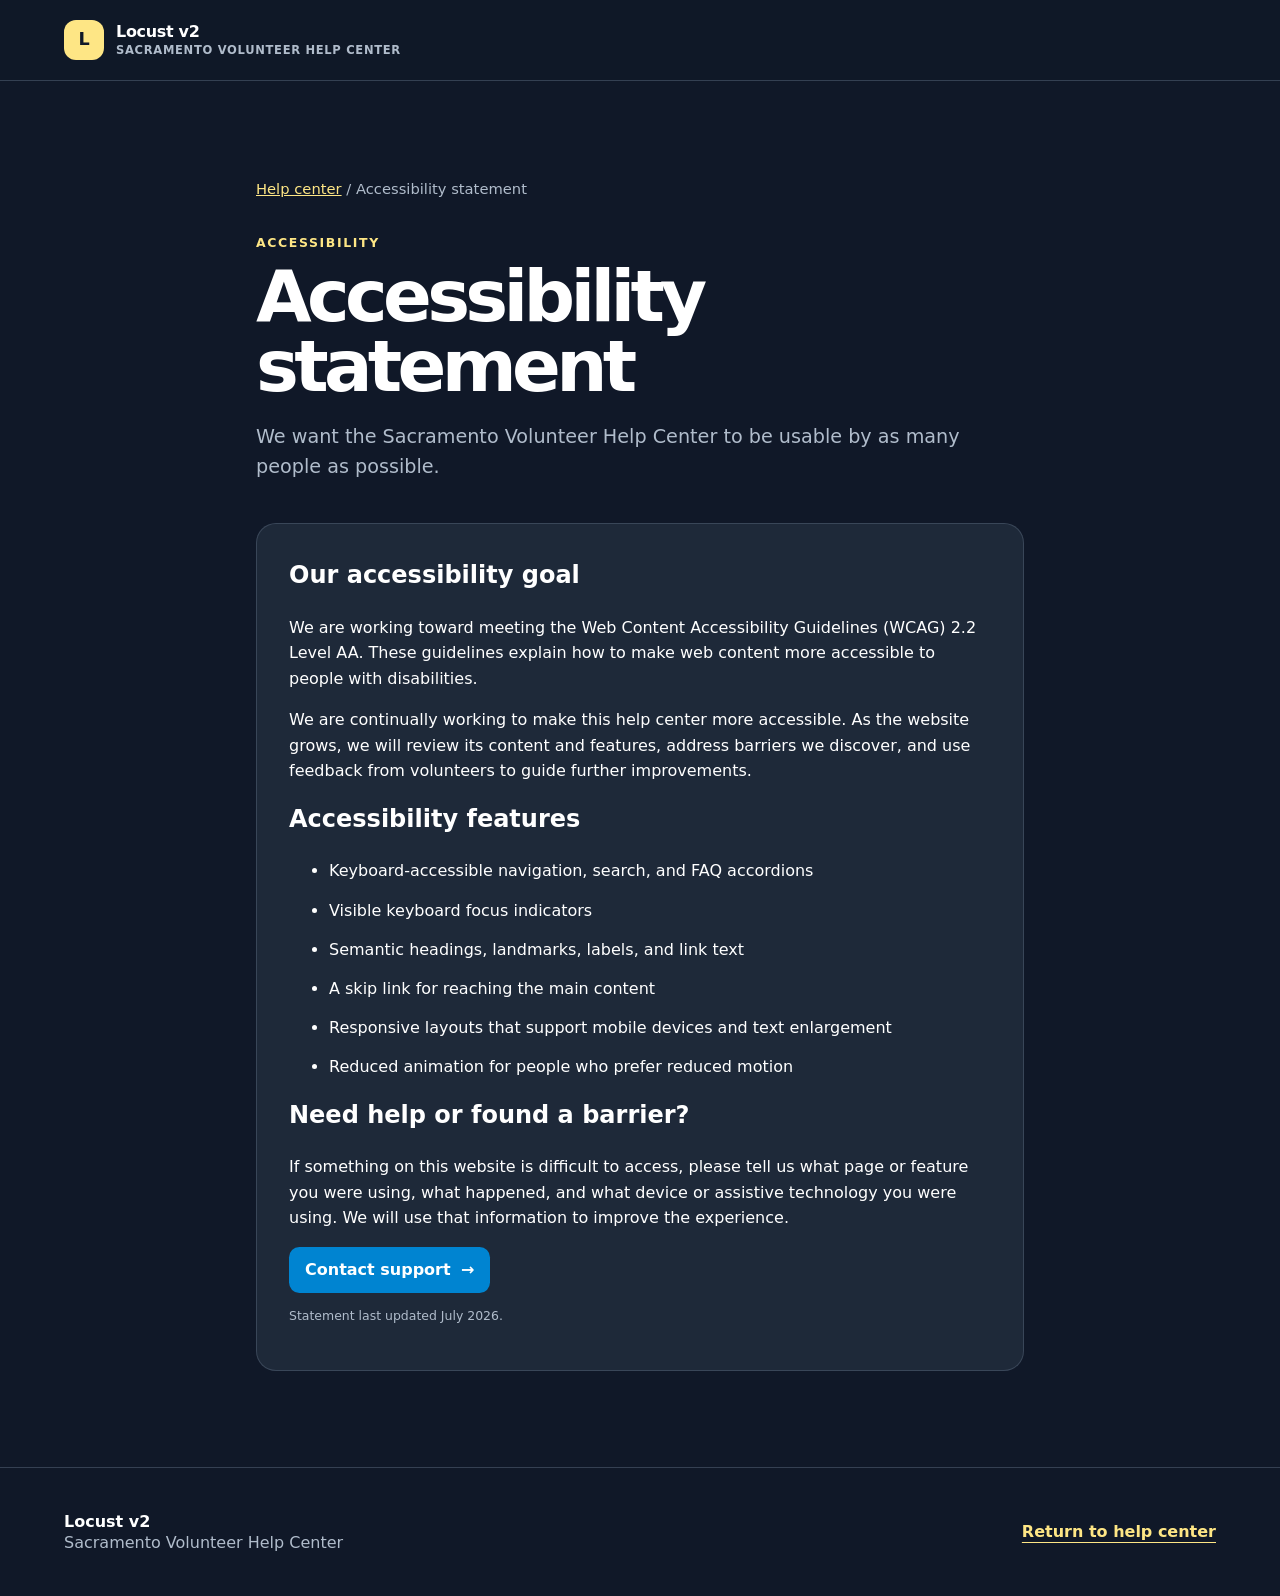
==== accessibility.html @ 6ff49f43 "Added search capabilities for user searches in FAQ, added accessibility statement for a11y complianc" ====
<!doctype html>
<html lang="en">
<head>
  <meta charset="utf-8">
  <meta name="viewport" content="width=device-width, initial-scale=1">
  <meta name="description" content="Accessibility statement for the Sacramento Volunteer Help Center.">
  <meta name="robots" content="noindex, nofollow, noarchive, nosnippet">
  <meta name="theme-color" content="#202534">
  <title>Accessibility Statement | Sacramento Volunteer Help Center</title>
  <link rel="stylesheet" href="css/styles.css">
</head>
<body class="article-page">
  <a class="skip-link" href="#main-content">Skip to main content</a>

  <header class="site-header">
    <div class="shell header-inner">
      <a class="brand" href="index.html" aria-label="Sacramento Volunteer Help Center home">
        <span class="brand-mark" aria-hidden="true">L</span>
        <span>Locust v2 <small>Sacramento Volunteer Help Center</small></span>
      </a>
    </div>
  </header>

  <main id="main-content">
    <article class="shell article">
      <nav class="breadcrumbs" aria-label="Breadcrumb">
        <a href="index.html">Help center</a> / Accessibility statement
      </nav>

      <p class="eyebrow">Accessibility</p>
      <h1>Accessibility statement</h1>
      <p class="lede">We want the Sacramento Volunteer Help Center to be usable by as many people as possible.</p>

      <section class="instruction-card">
        <h2>Our accessibility goal</h2>
        <p>We are working toward meeting the Web Content Accessibility Guidelines (WCAG) 2.2 Level AA. These guidelines explain how to make web content more accessible to people with disabilities.</p>
        <p>We are continually working to make this help center more accessible. As the website grows, we will review its content and features, address barriers we discover, and use feedback from volunteers to guide further improvements.</p>

        <h2>Accessibility features</h2>
        <ul>
          <li>Keyboard-accessible navigation, search, and FAQ accordions</li>
          <li>Visible keyboard focus indicators</li>
          <li>Semantic headings, landmarks, labels, and link text</li>
          <li>A skip link for reaching the main content</li>
          <li>Responsive layouts that support mobile devices and text enlargement</li>
          <li>Reduced animation for people who prefer reduced motion</li>
        </ul>

        <h2>Need help or found a barrier?</h2>
        <p>If something on this website is difficult to access, please tell us what page or feature you were using, what happened, and what device or assistive technology you were using. We will use that information to improve the experience.</p>
        <a class="button" href="faq/contact-support.html">Contact support <span aria-hidden="true">→</span></a>

        <p class="legal-copy">Statement last updated July 2026.</p>
      </section>
    </article>
  </main>

  <footer class="site-footer">
    <div class="shell footer-inner">
      <p><strong>Locust v2</strong><br><span>Sacramento Volunteer Help Center</span></p>
      <a href="index.html">Return to help center</a>
    </div>
  </footer>
</body>
</html>
---- css/styles.css ----
:root {
  color-scheme: dark;
  --background: oklch(21% .034 264.665);
  --surface: oklch(27.8% .033 256.848);
  --surface-active: oklch(37.3% .034 259.733);
  --text: #fff;
  --muted: oklch(79% .025 255);
  --button: oklch(58.8% .158 241.966);
  --button-hover: oklch(67% .15 241.966);
  --icon: oklch(92.4% .12 95.746);
  --border: oklch(45% .035 258 / .65);
  --focus: oklch(85% .15 95.746);
  --shadow: 0 24px 60px oklch(10% .03 260 / .28);
  --radius: 1.25rem;
  --shell: 72rem;
}

* { box-sizing: border-box; }
html { scroll-behavior: smooth; }
body {
  margin: 0;
  background: var(--background);
  color: var(--text);
  font-family: Inter, ui-sans-serif, system-ui, -apple-system, BlinkMacSystemFont, "Segoe UI", sans-serif;
  font-size: 1rem;
  line-height: 1.6;
}
a { color: inherit; }
button, a { -webkit-tap-highlight-color: transparent; }
:focus-visible { outline: 3px solid var(--focus); outline-offset: 4px; }
.visually-hidden { position: absolute; width: 1px; height: 1px; padding: 0; margin: -1px; overflow: hidden; clip: rect(0, 0, 0, 0); white-space: nowrap; border: 0; }
.shell { width: min(calc(100% - 2rem), var(--shell)); margin-inline: auto; }
.narrow { max-width: 52rem; }
.skip-link { position: fixed; top: .75rem; left: .75rem; z-index: 20; padding: .7rem 1rem; background: var(--icon); color: var(--background); font-weight: 800; border-radius: .5rem; transform: translateY(-160%); }
.skip-link:focus { transform: translateY(0); }

.site-header { border-bottom: 1px solid var(--border); background: oklch(21% .034 264.665 / .92); }
.header-inner, .footer-inner { min-height: 5rem; display: flex; align-items: center; justify-content: space-between; gap: 1rem; }
.brand { display: inline-flex; align-items: center; gap: .75rem; text-decoration: none; font-weight: 800; letter-spacing: -.02em; line-height: 1.1; }
.brand small { display: block; color: var(--muted); margin-top: .25rem; font-size: .72rem; font-weight: 600; letter-spacing: .06em; text-transform: uppercase; }
.brand-mark { display: grid; place-items: center; width: 2.5rem; aspect-ratio: 1; border-radius: .75rem; color: var(--background); background: var(--icon); font-size: 1.1rem; }
.header-search { width: min(28rem, 48%); }
.header-search .search-control input { min-height: 2.9rem; padding-top: .5rem; padding-bottom: .5rem; background: var(--surface); }

.hero { padding: clamp(3.5rem, 8vw, 7rem) 0; overflow: hidden; background: radial-gradient(circle at 82% 12%, oklch(58.8% .158 241.966 / .18), transparent 34%); }
.hero-grid { display: grid; grid-template-columns: minmax(0, 1.3fr) minmax(17rem, .7fr); gap: clamp(2rem, 6vw, 6rem); align-items: end; }
.eyebrow { margin: 0 0 .6rem; color: var(--icon); text-transform: uppercase; letter-spacing: .13em; font-size: .78rem; font-weight: 850; }
h1, h2, h3, p { overflow-wrap: break-word; }
h1 { max-width: 12ch; margin: 0; font-size: clamp(2.8rem, 8vw, 5.75rem); line-height: .97; letter-spacing: -.065em; }
.hero-copy { max-width: 43rem; margin: 1.5rem 0 0; color: var(--muted); font-size: clamp(1.05rem, 2vw, 1.25rem); }
.quick-nav { padding: 1rem 1.25rem; border: 1px solid var(--border); border-radius: var(--radius); background: var(--surface); box-shadow: var(--shadow); }
.quick-nav p { margin: 0 0 .4rem; color: var(--muted); font-size: .78rem; font-weight: 800; text-transform: uppercase; letter-spacing: .1em; }
.quick-nav a { display: flex; gap: .9rem; padding: .8rem 0; color: var(--icon); text-decoration: none; font-variant-numeric: tabular-nums; font-weight: 800; border-top: 1px solid var(--border); }
.quick-nav a span { color: var(--text); font-weight: 650; }
.quick-nav a:hover span { text-decoration: underline; text-underline-offset: .3em; }

.video-section { padding: clamp(4rem, 8vw, 7.5rem) 0; }
.section-heading { margin-bottom: 2rem; }
.section-heading h2 { margin: 0; font-size: clamp(2rem, 5vw, 3.25rem); line-height: 1.05; letter-spacing: -.045em; }
.section-heading > p:last-child { max-width: 42rem; margin: 1rem 0 0; color: var(--muted); }
.guide { display: grid; grid-template-columns: minmax(15rem, .72fr) minmax(18rem, 1.28fr); gap: clamp(1.5rem, 5vw, 5rem); align-items: center; padding: clamp(2rem, 6vw, 4.5rem) 0; border-top: 1px solid var(--border); scroll-margin-top: 1rem; }
.guide:last-child { border-bottom: 1px solid var(--border); }
.step-number { display: block; margin-bottom: 1.25rem; color: var(--icon); font-size: .82rem; font-weight: 850; letter-spacing: .12em; }
.guide h2 { margin: 0; font-size: clamp(1.6rem, 4vw, 2.45rem); line-height: 1.12; letter-spacing: -.035em; }
.guide-copy p { margin: 1rem 0 0; color: var(--muted); }
.video-frame { justify-self: center; width: min(100%, 22rem); padding: .55rem; border-radius: 1.6rem; background: var(--surface-active); box-shadow: var(--shadow); }
video { display: block; width: 100%; aspect-ratio: 9 / 16; object-fit: cover; border-radius: 1.15rem; background: #0c0f17; }

.more-help { padding: clamp(4rem, 8vw, 7.5rem) 0; background: var(--surface); }
.section-search { margin-bottom: 1.5rem; padding: 1.25rem; border: 1px solid var(--border); border-radius: var(--radius); background: var(--background); }
.section-search label { display: block; margin-bottom: .65rem; font-size: 1.05rem; font-weight: 800; }
.section-search .search-control input { background: var(--surface); }
.search-control { position: relative; }
.search-control svg { position: absolute; top: 50%; left: 1rem; translate: 0 -50%; fill: none; stroke: var(--muted); stroke-width: 2; stroke-linecap: round; pointer-events: none; }
.search-control input { width: 100%; min-height: 4rem; padding: .8rem 5rem .8rem 3.25rem; border: 2px solid var(--border); border-radius: .85rem; color: var(--text); background: var(--background); font: inherit; font-size: 1.05rem; }
.search-control input::placeholder { color: var(--muted); opacity: .8; }
.search-control input:focus { border-color: var(--focus); outline: 3px solid oklch(85% .15 95.746 / .25); }
.search-clear { position: absolute; top: 50%; right: .7rem; translate: 0 -50%; padding: .5rem; border: 0; color: var(--icon); background: transparent; font: inherit; font-weight: 800; cursor: pointer; }
.search-clear:hover { text-decoration: underline; text-underline-offset: .25em; }
.search-status { margin: 1.25rem 0 .6rem; color: var(--muted); font-size: .9rem; font-weight: 700; }
.search-results { display: grid; gap: .8rem; }
.search-result, .search-empty { padding: 1.25rem; border: 1px solid var(--border); border-radius: .9rem; background: var(--background); }
.search-result h3, .search-empty h3 { margin: 0; font-size: 1.12rem; line-height: 1.35; }
.search-result p, .search-empty p { margin: .65rem 0 1rem; color: var(--muted); }
.search-result .answer-pending { color: var(--icon); }
.search-result .button, .search-empty .button { min-height: 2.5rem; padding: .5rem .85rem; font-size: .9rem; }
.text-link { color: var(--icon); font-weight: 800; text-underline-offset: .25em; }
.search-error { color: var(--icon); }
.faq-accordion { border-top: 1px solid var(--border); }
.faq-accordion-item { border-bottom: 1px solid var(--border); }
.faq-accordion-item summary { min-height: 4.75rem; display: flex; align-items: center; justify-content: space-between; gap: 1.5rem; padding: 1rem 0; color: var(--text); font-size: 1.05rem; font-weight: 750; cursor: pointer; list-style: none; }
.faq-accordion-item summary::-webkit-details-marker { display: none; }
.faq-accordion-item summary:hover { color: var(--icon); }
.faq-accordion-item .accordion-icon { position: relative; flex: 0 0 1.25rem; width: 1.25rem; height: 1.25rem; }
.faq-accordion-item .accordion-icon::before,
.faq-accordion-item .accordion-icon::after { content: ""; position: absolute; inset: 50% 0 auto; height: 2px; background: var(--icon); transition: transform .2s ease; }
.faq-accordion-item .accordion-icon::after { transform: rotate(90deg); }
.faq-accordion-item[open] .accordion-icon::after { transform: rotate(0deg); }
.faq-accordion-panel { padding: 0 3rem 1.75rem 0; }
.faq-accordion-panel p { max-width: 40rem; margin: 0 0 1rem; color: var(--muted); }
.faq-accordion-panel .answer-pending { color: var(--icon); }
.search-mode .hero,
.search-mode .video-section { display: none; }
.search-mode .more-help { min-height: calc(100vh - 5rem); padding-top: clamp(2.25rem, 5vw, 4rem); }
.search-mode .more-help .section-heading .eyebrow { display: none; }
.search-mode .more-help .section-heading h2 { font-size: clamp(1.75rem, 4vw, 2.6rem); }
.search-source-header .section-search { display: none; }
.button { display: inline-flex; align-items: center; gap: .65rem; min-height: 2.75rem; padding: .65rem 1rem; border-radius: .65rem; color: #fff; background: var(--button); text-decoration: none; font-weight: 800; }
.button:hover { background: var(--button-hover); }

.site-footer { border-top: 1px solid var(--border); }
.footer-inner { min-height: 8rem; }
.footer-inner p { margin: 0; line-height: 1.35; }
.footer-inner span { color: var(--muted); }
.footer-inner a { color: var(--icon); font-weight: 750; text-underline-offset: .3em; }
.footer-links { display: flex; flex-wrap: wrap; justify-content: flex-end; gap: .75rem 1.5rem; }

.article-page main { padding: clamp(3rem, 8vw, 6rem) 0; }
.breadcrumbs { margin-bottom: 2rem; color: var(--muted); font-size: .92rem; }
.breadcrumbs a { color: var(--icon); }
.article { max-width: 48rem; }
.article h1 { max-width: 15ch; font-size: clamp(2.4rem, 7vw, 4.5rem); }
.article .lede { margin: 1.25rem 0 2.5rem; color: var(--muted); font-size: 1.2rem; }
.instruction-card { margin-top: 2rem; padding: clamp(1.25rem, 4vw, 2rem); border: 1px solid var(--border); border-radius: var(--radius); background: var(--surface); }
.instruction-card h2 { margin-top: 0; }
.instruction-card li + li { margin-top: .85rem; }
.note { padding: 1rem 1.2rem; border-left: 4px solid var(--icon); background: oklch(92.4% .12 95.746 / .08); }
.store-badges { display: flex; flex-wrap: wrap; align-items: center; gap: 1rem; margin: 1.75rem 0; }
.store-badge { display: inline-flex; border-radius: .55rem; }
.store-badge img { display: block; width: auto; height: 3.25rem; object-fit: contain; }
.store-badge-google img { height: 4.1rem; margin: -.425rem; }
.legal-copy { color: var(--muted); font-size: .78rem; }
.help-video-section { margin-top: 2.5rem; }
.help-video-section > h2 { margin-bottom: .5rem; }
.help-video-section > p { color: var(--muted); }
.help-video-section .video-frame { margin: 1.5rem 0 0; }
.placeholder-copy { color: var(--muted); font-size: .9rem; }

@media (max-width: 47.99rem) {
  .shell { width: min(calc(100% - 1.25rem), var(--shell)); }
  .header-inner { min-height: auto; padding-block: .75rem; align-items: stretch; flex-direction: column; }
  .header-search { width: 100%; }
  .header-search .search-control input { min-height: 3rem; }
  .hero-grid, .guide { grid-template-columns: 1fr; }
  .hero-grid { align-items: stretch; }
  .guide { gap: 1.5rem; }
  .video-frame { width: min(100%, 20rem); }
  .footer-inner { align-items: flex-start; flex-direction: column; justify-content: center; }
  .footer-links { justify-content: flex-start; }
}

@media (prefers-reduced-motion: reduce) {
  html { scroll-behavior: auto; }
  *, *::before, *::after { transition-duration: .01ms !important; animation-duration: .01ms !important; animation-iteration-count: 1 !important; }
}
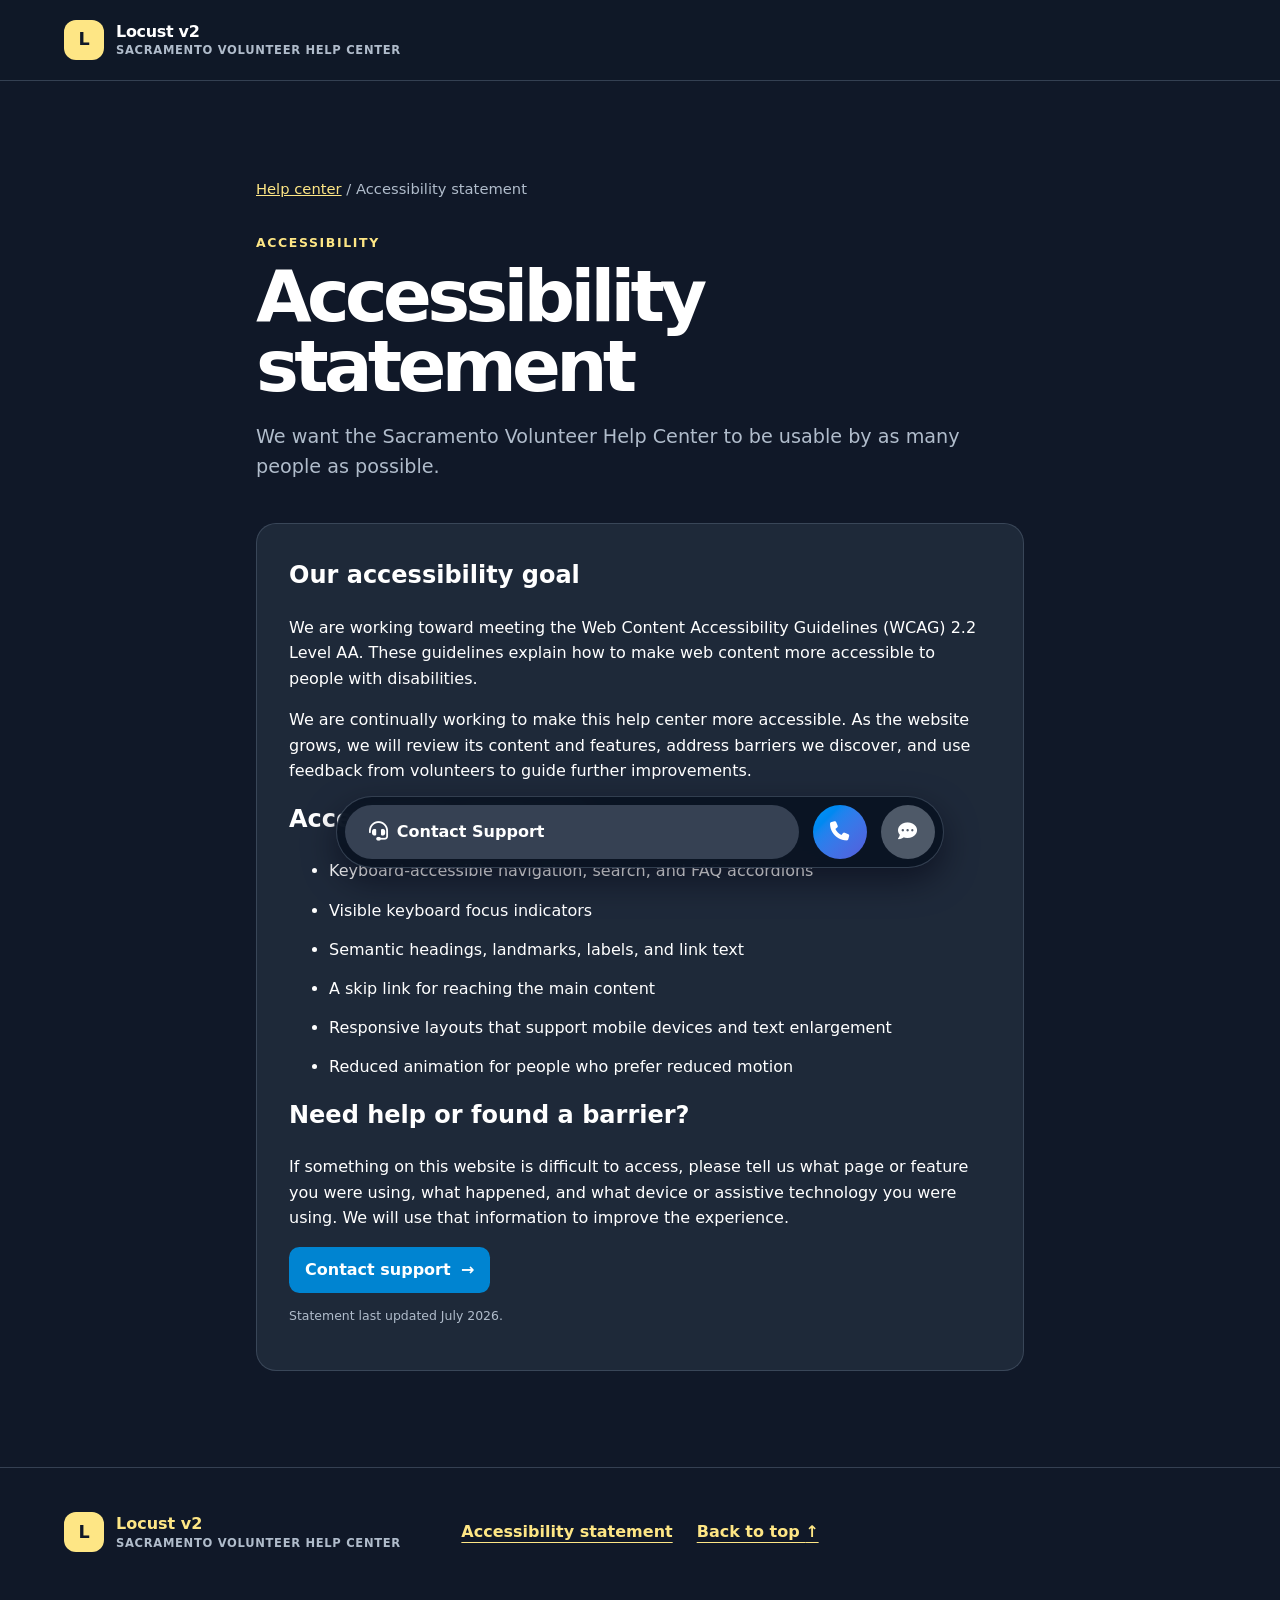
==== commit 02b44112: "Build searchable volunteer help center" ====
--- a/accessibility.html
+++ b/accessibility.html
@@ -7,7 +7,10 @@
   <meta name="robots" content="noindex, nofollow, noarchive, nosnippet">
   <meta name="theme-color" content="#202534">
   <title>Accessibility Statement | Sacramento Volunteer Help Center</title>
+  <link rel="stylesheet" href="https://cdnjs.cloudflare.com/ajax/libs/font-awesome/6.7.2/css/all.min.css">
   <link rel="stylesheet" href="css/styles.css">
+  <script src="data/contact-persons-fallback.js" defer></script>
+  <script src="js/support-dock.js" defer></script>
 </head>
 <body class="article-page">
   <a class="skip-link" href="#main-content">Skip to main content</a>
@@ -57,8 +60,11 @@
 
   <footer class="site-footer">
     <div class="shell footer-inner">
-      <p><strong>Locust v2</strong><br><span>Sacramento Volunteer Help Center</span></p>
-      <a href="index.html">Return to help center</a>
+      <a class="footer-brand" href="index.html" aria-label="Sacramento Volunteer Help Center home"><span class="brand-mark" aria-hidden="true">L</span><span><strong>Locust v2</strong><small>Sacramento Volunteer Help Center</small></span></a>
+      <nav class="footer-links" aria-label="Footer">
+        <a href="accessibility.html">Accessibility statement</a>
+        <a href="#main-content">Back to top <span aria-hidden="true">↑</span></a>
+      </nav>
     </div>
   </footer>
 </body>
--- a/css/styles.css
+++ b/css/styles.css
@@ -63,8 +63,28 @@
 .step-number { display: block; margin-bottom: 1.25rem; color: var(--icon); font-size: .82rem; font-weight: 850; letter-spacing: .12em; }
 .guide h2 { margin: 0; font-size: clamp(1.6rem, 4vw, 2.45rem); line-height: 1.12; letter-spacing: -.035em; }
 .guide-copy p { margin: 1rem 0 0; color: var(--muted); }
-.video-frame { justify-self: center; width: min(100%, 22rem); padding: .55rem; border-radius: 1.6rem; background: var(--surface-active); box-shadow: var(--shadow); }
-video { display: block; width: 100%; aspect-ratio: 9 / 16; object-fit: cover; border-radius: 1.15rem; background: #0c0f17; }
+.video-frame { justify-self: center; width: min(100%, 19rem, calc((100svh - 3.1rem) * .4375)); padding: .55rem; border-radius: 1.6rem; background: var(--surface-active); box-shadow: var(--shadow); overflow: hidden; }
+video { display: block; width: 100%; aspect-ratio: 7 / 16; object-fit: cover; object-position: center bottom; border-radius: 1.15rem; background: #0c0f17; }
+video::-webkit-media-controls-panel { min-height: 4rem; }
+video::-webkit-media-controls-play-button,
+video::-webkit-media-controls-mute-button,
+video::-webkit-media-controls-fullscreen-button { transform: scale(1.38); transform-origin: center; }
+
+.support-cta-section { padding: 0 0 clamp(4rem, 8vw, 7.5rem); }
+.support-cta-card { display: flex; align-items: center; justify-content: space-between; gap: 2rem; padding: clamp(1.5rem, 4vw, 2.5rem); border: 1px solid var(--border); border-radius: var(--radius); background: linear-gradient(135deg, var(--surface), oklch(31% .055 250)); box-shadow: var(--shadow); }
+.support-cta-card h2 { margin: 0; font-size: clamp(1.8rem, 4vw, 2.7rem); line-height: 1.05; }
+.support-cta-card p:last-child { margin: .65rem 0 0; color: var(--muted); }
+.button-gradient { flex: 0 0 auto; background: linear-gradient(135deg, oklch(65% .19 244), oklch(54% .19 275)); box-shadow: 0 .6rem 1.5rem oklch(12% .08 260 / .3); }
+.button-gradient:hover { background: linear-gradient(135deg, oklch(72% .18 244), oklch(62% .18 275)); }
+.support-dock { position: fixed; left: 50%; bottom: clamp(1rem, 3vw, 2rem); z-index: 15; display: flex; align-items: center; gap: .85rem; width: min(calc(100% - 2rem), 38rem); padding: .5rem; border: 1px solid var(--border); border-radius: 999px; background: oklch(19% .035 260 / .94); box-shadow: 0 .8rem 2rem oklch(8% .05 260 / .48); backdrop-filter: blur(12px); transform: translateX(-50%); }
+.support-dock a { display: grid; place-items: center; min-width: 3.4rem; height: 3.4rem; border-radius: 50%; color: #fff; text-decoration: none; transition: transform .2s ease, background .2s ease; }
+.support-dock a:hover { filter: brightness(1.08); }
+.support-dock-contact { display: inline-flex !important; flex: 1 1 auto; grid-auto-flow: column; gap: .55rem; width: auto; padding: 0 1.5rem; border-radius: 999px !important; background: var(--surface-active); font-weight: 800; }
+.support-dock-call { background: linear-gradient(135deg, oklch(65% .19 244), oklch(54% .19 275)); }
+.support-dock-call, .support-dock-text { flex: 0 0 3.4rem; }
+.support-dock-text { background: oklch(46% .028 258); }
+.support-dock i { font-size: 1.2rem; }
+.support-dock [hidden] { display: none; }
 
 .more-help { padding: clamp(4rem, 8vw, 7.5rem) 0; background: var(--surface); }
 .section-search { margin-bottom: 1.5rem; padding: 1.25rem; border: 1px solid var(--border); border-radius: var(--radius); background: var(--background); }
@@ -109,11 +129,14 @@
 .button:hover { background: var(--button-hover); }
 
 .site-footer { border-top: 1px solid var(--border); }
-.footer-inner { min-height: 8rem; }
-.footer-inner p { margin: 0; line-height: 1.35; }
-.footer-inner span { color: var(--muted); }
+.has-support-dock .site-footer { padding-bottom: 6.75rem; }
+.site-footer .footer-inner { position: relative; min-height: 8rem; }
+.footer-brand { display: inline-flex; align-items: center; gap: .75rem; color: var(--text); text-align: left; text-decoration: none; line-height: 1.2; }
+.footer-brand strong, .footer-brand small { display: block; }
+.footer-brand small { margin-top: .25rem; color: var(--muted); font-size: .72rem; font-weight: 600; letter-spacing: .06em; text-transform: uppercase; }
+.footer-brand .brand-mark { color: var(--background); }
 .footer-inner a { color: var(--icon); font-weight: 750; text-underline-offset: .3em; }
-.footer-links { display: flex; flex-wrap: wrap; justify-content: flex-end; gap: .75rem 1.5rem; }
+.footer-links { position: absolute; left: 50%; display: flex; flex-wrap: wrap; justify-content: center; gap: .75rem 1.5rem; text-align: center; transform: translateX(-50%); }
 
 .article-page main { padding: clamp(3rem, 8vw, 6rem) 0; }
 .breadcrumbs { margin-bottom: 2rem; color: var(--muted); font-size: .92rem; }
@@ -125,7 +148,7 @@
 .instruction-card h2 { margin-top: 0; }
 .instruction-card li + li { margin-top: .85rem; }
 .note { padding: 1rem 1.2rem; border-left: 4px solid var(--icon); background: oklch(92.4% .12 95.746 / .08); }
-.store-badges { display: flex; flex-wrap: wrap; align-items: center; gap: 1rem; margin: 1.75rem 0; }
+.store-badges { display: flex; flex-wrap: wrap; align-items: center; justify-content: center; gap: 1rem; margin: 1.75rem 0; }
 .store-badge { display: inline-flex; border-radius: .55rem; }
 .store-badge img { display: block; width: auto; height: 3.25rem; object-fit: contain; }
 .store-badge-google img { height: 4.1rem; margin: -.425rem; }
@@ -135,6 +158,45 @@
 .help-video-section > p { color: var(--muted); }
 .help-video-section .video-frame { margin: 1.5rem 0 0; }
 .placeholder-copy { color: var(--muted); font-size: .9rem; }
+.contact-page { max-width: 58rem; }
+.contact-page .lede { max-width: 46rem; }
+.email-support-card, .phone-support-card { margin-top: 1.25rem; }
+.setup-flag { margin: 1rem 0 0; padding: .75rem 1rem; border-left: 4px solid var(--icon); color: var(--icon); background: oklch(92.4% .12 95.746 / .08); }
+.support-heading { display: flex; align-items: flex-start; justify-content: space-between; gap: 1.5rem; margin-bottom: 1.25rem; }
+.support-heading h2 { margin-bottom: 0; }
+.schedule-time { flex: 0 0 auto; max-width: none; margin: 0; color: var(--muted); text-align: right; white-space: nowrap; font-size: .9rem; font-weight: 700; }
+.availability-alert { display: grid; gap: .2rem; margin: .75rem 0; padding: 1rem 1.1rem; border-left: 5px solid; border-radius: .5rem; }
+.availability-open { border-color: oklch(72% .16 150); background: oklch(72% .16 150 / .1); }
+.availability-warning { border-color: var(--icon); color: var(--icon); background: oklch(92.4% .12 95.746 / .1); }
+.availability-closed { border-color: oklch(65% .2 25); background: oklch(65% .2 25 / .12); }
+.call-support-options { display: grid; gap: .75rem; margin-top: 1rem; }
+.support-line-card { display: grid; justify-items: center; gap: 1rem; padding: 1rem; border: 1px solid var(--border); border-radius: .8rem; background: var(--background); text-align: center; }
+.support-line-card h3 { margin: 0; }
+.support-line-card p { margin: .25rem 0 0; color: var(--muted); }
+.support-line-actions { display: flex; flex-wrap: wrap; justify-content: center; gap: .8rem; }
+.button-call-support { background: linear-gradient(135deg, oklch(65% .19 244), oklch(54% .19 275)); box-shadow: 0 .6rem 1.5rem oklch(12% .08 260 / .3); }
+.button-call-support:hover { background: linear-gradient(135deg, oklch(72% .18 244), oklch(62% .18 275)); }
+.button-text-support { border: 1px solid oklch(66% .025 258 / .7); color: var(--text); background: oklch(46% .028 258); }
+.button-text-support:hover { background: oklch(53% .032 258); }
+.support-line-actions .button i { font-size: 1rem; }
+.missing-phone { display: grid; justify-items: end; gap: .35rem; text-align: right; }
+.missing-phone .button[aria-disabled="true"] { opacity: .55; cursor: not-allowed; pointer-events: none; }
+.missing-phone small { max-width: 15rem; color: var(--icon); }
+.next-availability { padding: 1rem; border: 1px solid var(--border); border-radius: .8rem; background: var(--background); }
+.next-availability h3, .next-availability p { margin: 0; }
+.next-availability p { margin-top: .4rem; color: var(--muted); }
+.test-controls { margin-top: 1.25rem; border-top: 1px solid var(--border); }
+.test-controls summary { padding: 1rem 0 0; color: var(--muted); font-weight: 750; cursor: pointer; }
+.test-controls-inner { margin-top: 1rem; padding: 1rem; border-radius: .75rem; background: var(--background); }
+.test-controls-inner label { display: block; margin-bottom: .5rem; font-weight: 750; }
+.test-controls-inner input { width: min(100%, 22rem); min-height: 2.8rem; padding: .5rem .7rem; border: 1px solid var(--border); border-radius: .5rem; color: var(--text); background: var(--surface); font: inherit; color-scheme: dark; }
+.test-actions { display: flex; flex-wrap: wrap; gap: .75rem; margin-top: .75rem; }
+.button-secondary { border: 1px solid var(--border); background: var(--surface-active); cursor: pointer; }
+.button-secondary:hover { background: var(--background); }
+.weekly-schedule { margin-top: 1rem; border-top: 1px solid var(--border); }
+.schedule-row { display: grid; grid-template-columns: 8rem 1fr; gap: 1rem; padding: .8rem 0; border-bottom: 1px solid var(--border); }
+.schedule-row span { color: var(--muted); }
+.article-page .footer-inner { align-items: center; flex-direction: row; justify-content: space-between; padding-block: 1.5rem; }
 
 @media (max-width: 47.99rem) {
   .shell { width: min(calc(100% - 1.25rem), var(--shell)); }
@@ -144,9 +206,18 @@
   .hero-grid, .guide { grid-template-columns: 1fr; }
   .hero-grid { align-items: stretch; }
   .guide { gap: 1.5rem; }
-  .video-frame { width: min(100%, 20rem); }
+  .video-frame { width: min(100%, 18rem); }
+  .support-cta-card { align-items: flex-start; flex-direction: column; }
+  .support-dock { bottom: .65rem; gap: .6rem; width: calc(100% - 1.25rem); padding: .4rem; }
+  .support-dock a { min-width: 3.15rem; height: 3.15rem; }
+  .support-dock-contact { padding-inline: .9rem; }
   .footer-inner { align-items: flex-start; flex-direction: column; justify-content: center; }
-  .footer-links { justify-content: flex-start; }
+  .footer-links { position: static; align-self: center; justify-content: center; transform: none; }
+  .article-page .footer-inner { align-items: flex-start; flex-direction: column; }
+  .support-heading { align-items: flex-start; flex-direction: column; }
+  .support-line-actions { width: 100%; justify-content: center; }
+  .schedule-time, .missing-phone { justify-items: start; text-align: left; white-space: normal; }
+  .schedule-row { grid-template-columns: 1fr; gap: .15rem; }
 }
 
 @media (prefers-reduced-motion: reduce) {
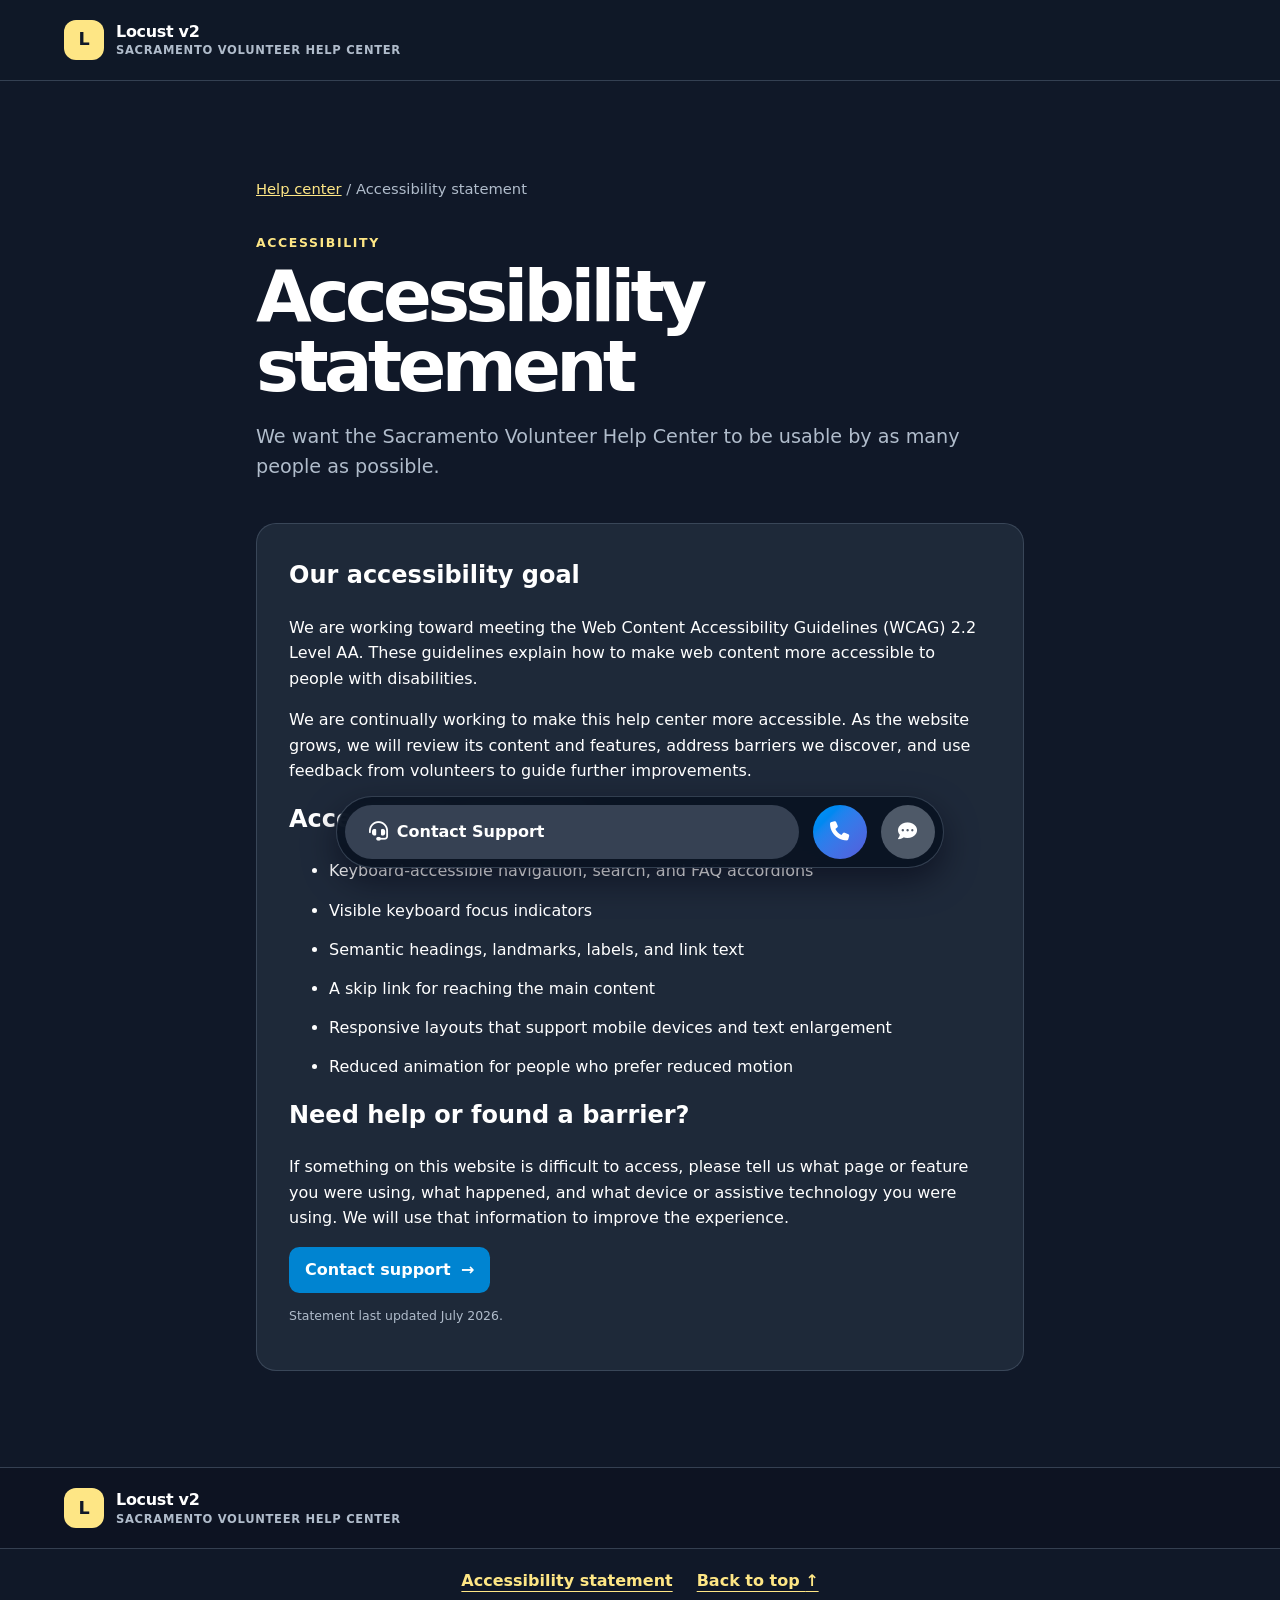
==== commit c1bc98e8: "Refine footer and responsive FAQ experience" ====
--- a/accessibility.html
+++ b/accessibility.html
@@ -59,9 +59,9 @@
   </main>
 
   <footer class="site-footer">
-    <div class="shell footer-inner">
-      <a class="footer-brand" href="index.html" aria-label="Sacramento Volunteer Help Center home"><span class="brand-mark" aria-hidden="true">L</span><span><strong>Locust v2</strong><small>Sacramento Volunteer Help Center</small></span></a>
-      <nav class="footer-links" aria-label="Footer">
+    <div class="footer-top"><div class="shell"><a class="brand footer-brand" href="index.html" aria-label="Sacramento Volunteer Help Center home"><span class="brand-mark" aria-hidden="true">L</span><span>Locust v2 <small>Sacramento Volunteer Help Center</small></span></a></div></div>
+    <div class="footer-bottom">
+      <nav class="shell footer-links" aria-label="Footer">
         <a href="accessibility.html">Accessibility statement</a>
         <a href="#main-content">Back to top <span aria-hidden="true">↑</span></a>
       </nav>
--- a/css/styles.css
+++ b/css/styles.css
@@ -35,7 +35,7 @@
 .skip-link:focus { transform: translateY(0); }
 
 .site-header { border-bottom: 1px solid var(--border); background: oklch(21% .034 264.665 / .92); }
-.header-inner, .footer-inner { min-height: 5rem; display: flex; align-items: center; justify-content: space-between; gap: 1rem; }
+.header-inner { min-height: 5rem; display: flex; align-items: center; justify-content: space-between; gap: 1rem; }
 .brand { display: inline-flex; align-items: center; gap: .75rem; text-decoration: none; font-weight: 800; letter-spacing: -.02em; line-height: 1.1; }
 .brand small { display: block; color: var(--muted); margin-top: .25rem; font-size: .72rem; font-weight: 600; letter-spacing: .06em; text-transform: uppercase; }
 .brand-mark { display: grid; place-items: center; width: 2.5rem; aspect-ratio: 1; border-radius: .75rem; color: var(--background); background: var(--icon); font-size: 1.1rem; }
@@ -120,7 +120,8 @@
 .faq-accordion-panel p { max-width: 40rem; margin: 0 0 1rem; color: var(--muted); }
 .faq-accordion-panel .answer-pending { color: var(--icon); }
 .search-mode .hero,
-.search-mode .video-section { display: none; }
+.search-mode .video-section,
+.search-mode .support-cta-section { display: none; }
 .search-mode .more-help { min-height: calc(100vh - 5rem); padding-top: clamp(2.25rem, 5vw, 4rem); }
 .search-mode .more-help .section-heading .eyebrow { display: none; }
 .search-mode .more-help .section-heading h2 { font-size: clamp(1.75rem, 4vw, 2.6rem); }
@@ -129,14 +130,14 @@
 .button:hover { background: var(--button-hover); }
 
 .site-footer { border-top: 1px solid var(--border); }
-.has-support-dock .site-footer { padding-bottom: 6.75rem; }
-.site-footer .footer-inner { position: relative; min-height: 8rem; }
-.footer-brand { display: inline-flex; align-items: center; gap: .75rem; color: var(--text); text-align: left; text-decoration: none; line-height: 1.2; }
-.footer-brand strong, .footer-brand small { display: block; }
-.footer-brand small { margin-top: .25rem; color: var(--muted); font-size: .72rem; font-weight: 600; letter-spacing: .06em; text-transform: uppercase; }
+.footer-top { border-bottom: 1px solid var(--border); background: oklch(19% .032 264.665); }
+.footer-top > .shell { min-height: 5rem; display: flex; align-items: center; }
+.footer-bottom { background: var(--background); }
+.has-support-dock .footer-bottom { padding-bottom: 6.75rem; }
+.footer-brand { color: var(--text); text-align: left; }
 .footer-brand .brand-mark { color: var(--background); }
-.footer-inner a { color: var(--icon); font-weight: 750; text-underline-offset: .3em; }
-.footer-links { position: absolute; left: 50%; display: flex; flex-wrap: wrap; justify-content: center; gap: .75rem 1.5rem; text-align: center; transform: translateX(-50%); }
+.footer-links { min-height: 4rem; display: flex; flex-wrap: wrap; align-items: center; justify-content: center; gap: .75rem 1.5rem; text-align: center; }
+.footer-links a { color: var(--icon); font-weight: 750; text-underline-offset: .3em; }
 
 .article-page main { padding: clamp(3rem, 8vw, 6rem) 0; }
 .breadcrumbs { margin-bottom: 2rem; color: var(--muted); font-size: .92rem; }
@@ -196,8 +197,6 @@
 .weekly-schedule { margin-top: 1rem; border-top: 1px solid var(--border); }
 .schedule-row { display: grid; grid-template-columns: 8rem 1fr; gap: 1rem; padding: .8rem 0; border-bottom: 1px solid var(--border); }
 .schedule-row span { color: var(--muted); }
-.article-page .footer-inner { align-items: center; flex-direction: row; justify-content: space-between; padding-block: 1.5rem; }
-
 @media (max-width: 47.99rem) {
   .shell { width: min(calc(100% - 1.25rem), var(--shell)); }
   .header-inner { min-height: auto; padding-block: .75rem; align-items: stretch; flex-direction: column; }
@@ -211,15 +210,19 @@
   .support-dock { bottom: .65rem; gap: .6rem; width: calc(100% - 1.25rem); padding: .4rem; }
   .support-dock a { min-width: 3.15rem; height: 3.15rem; }
   .support-dock-contact { padding-inline: .9rem; }
-  .footer-inner { align-items: flex-start; flex-direction: column; justify-content: center; }
-  .footer-links { position: static; align-self: center; justify-content: center; transform: none; }
-  .article-page .footer-inner { align-items: flex-start; flex-direction: column; }
+  .footer-top > .shell { min-height: 5.5rem; }
+  .footer-links { padding-block: 1rem; }
   .support-heading { align-items: flex-start; flex-direction: column; }
   .support-line-actions { width: 100%; justify-content: center; }
   .schedule-time, .missing-phone { justify-items: start; text-align: left; white-space: normal; }
   .schedule-row { grid-template-columns: 1fr; gap: .15rem; }
 }
 
+@media (orientation: landscape) and (max-height: 37.5rem) {
+  .video-frame { width: fit-content; }
+  .video-frame video { width: auto; max-width: 100%; height: min(82vh, 30rem); }
+}
+
 @media (prefers-reduced-motion: reduce) {
   html { scroll-behavior: auto; }
   *, *::before, *::after { transition-duration: .01ms !important; animation-duration: .01ms !important; animation-iteration-count: 1 !important; }
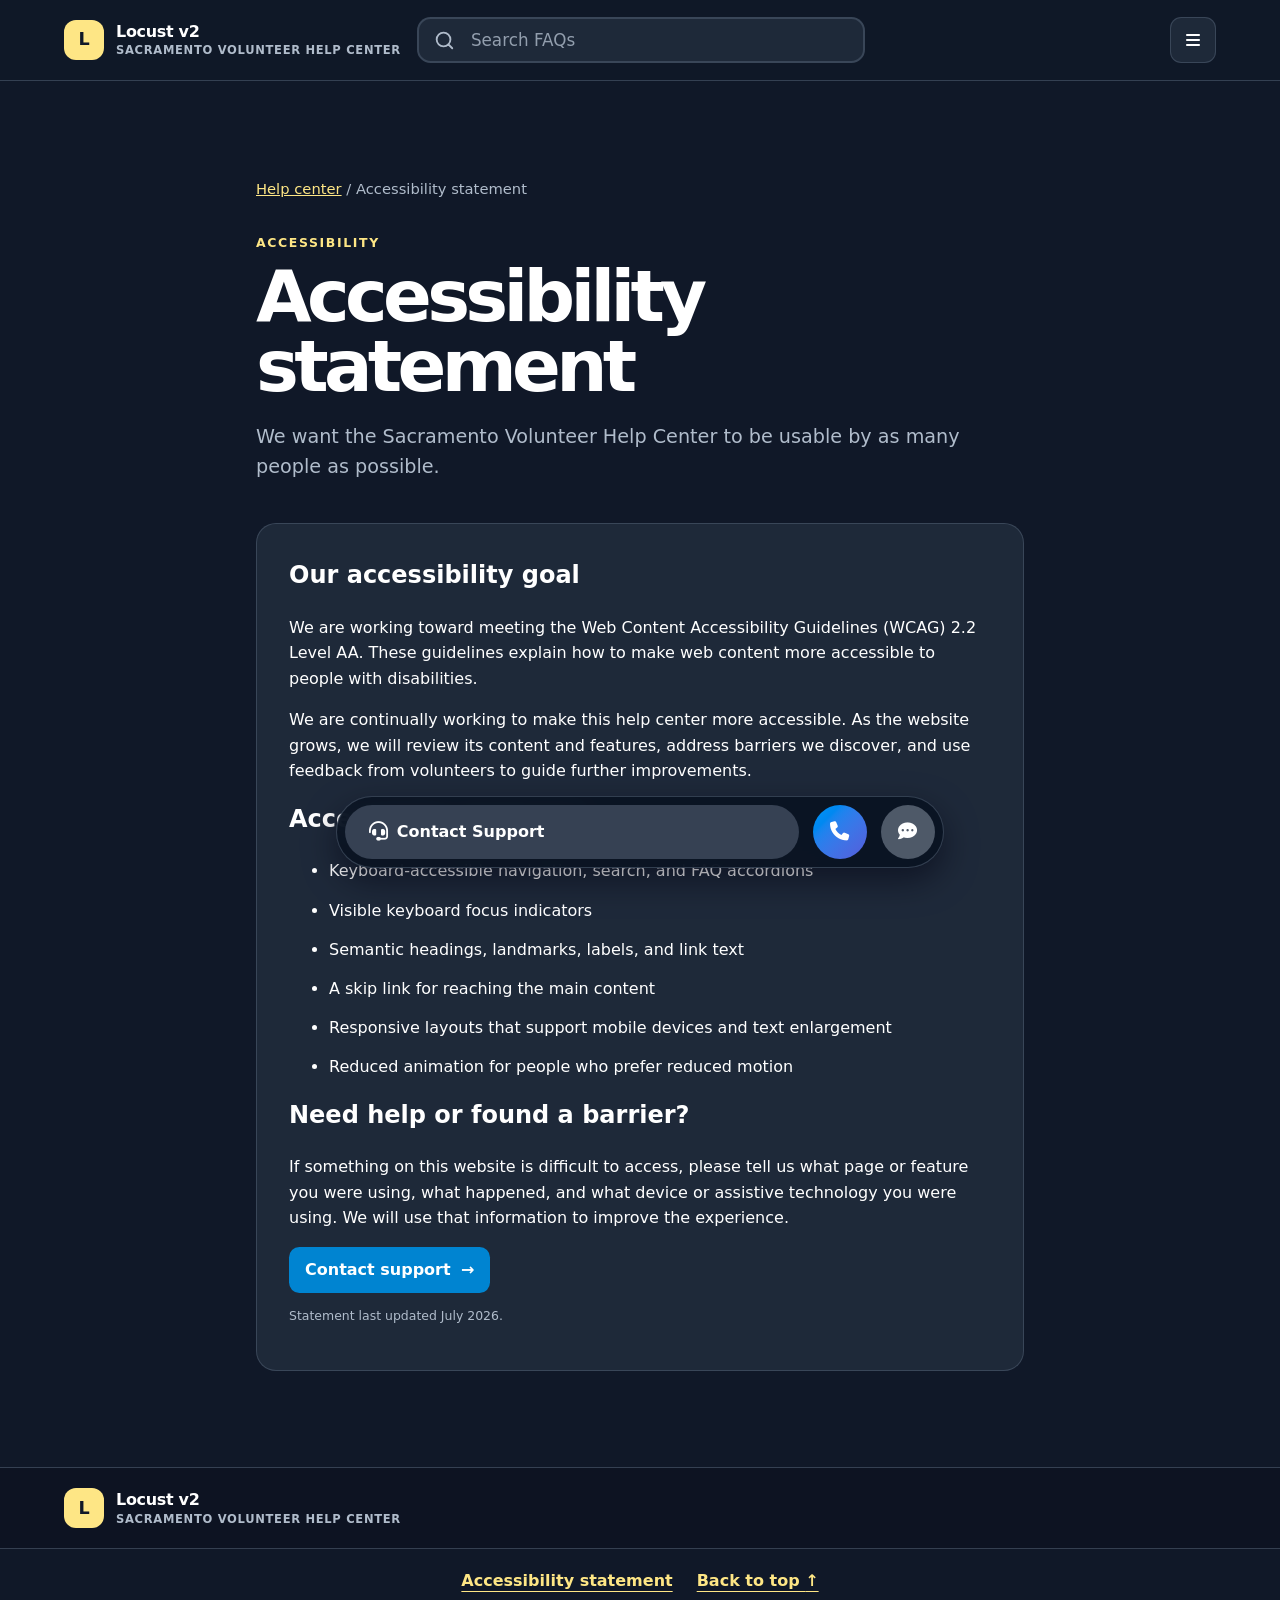
==== commit 6d57deb8: "Expand FAQ search and video guidance" ====
--- a/accessibility.html
+++ b/accessibility.html
@@ -7,8 +7,11 @@
   <meta name="robots" content="noindex, nofollow, noarchive, nosnippet">
   <meta name="theme-color" content="#202534">
   <title>Accessibility Statement | Sacramento Volunteer Help Center</title>
+  <link rel="icon" href="images/favicon.svg" type="image/svg+xml">
   <link rel="stylesheet" href="https://cdnjs.cloudflare.com/ajax/libs/font-awesome/6.7.2/css/all.min.css">
   <link rel="stylesheet" href="css/styles.css">
+  <script src="data/faqs-fallback.js" defer></script>
+  <script src="js/tutorial-nav.js" defer></script>
   <script src="data/contact-persons-fallback.js" defer></script>
   <script src="js/support-dock.js" defer></script>
 </head>
--- a/css/styles.css
+++ b/css/styles.css
@@ -41,6 +41,13 @@
 .brand-mark { display: grid; place-items: center; width: 2.5rem; aspect-ratio: 1; border-radius: .75rem; color: var(--background); background: var(--icon); font-size: 1.1rem; }
 .header-search { width: min(28rem, 48%); }
 .header-search .search-control input { min-height: 2.9rem; padding-top: .5rem; padding-bottom: .5rem; background: var(--surface); }
+.tutorial-menu { position: relative; flex: 0 0 auto; margin-left: auto; }
+.tutorial-menu summary { width: 2.9rem; min-height: 2.9rem; display: inline-flex; align-items: center; justify-content: center; padding: .55rem; border: 1px solid var(--border); border-radius: .7rem; color: var(--text); background: var(--surface); font-weight: 750; cursor: pointer; list-style: none; }
+.tutorial-menu summary::-webkit-details-marker { display: none; }
+.tutorial-menu summary:hover, .tutorial-menu[open] summary { border-color: var(--icon); color: var(--icon); }
+.tutorial-menu-links { position: absolute; top: calc(100% - 1px); right: 0; z-index: 25; width: min(20rem, calc(100vw - 2rem)); padding: .5rem; border: 1px solid var(--border); border-radius: .8rem; background: oklch(19% .035 260 / .98); box-shadow: var(--shadow); }
+.tutorial-menu-links a { display: block; padding: .7rem .8rem; border-radius: .5rem; color: var(--text); text-decoration: none; font-weight: 700; }
+.tutorial-menu-links a:hover, .tutorial-menu-links a:focus-visible { color: var(--background); background: var(--icon); }
 
 .hero { padding: clamp(3.5rem, 8vw, 7rem) 0; overflow: hidden; background: radial-gradient(circle at 82% 12%, oklch(58.8% .158 241.966 / .18), transparent 34%); }
 .hero-grid { display: grid; grid-template-columns: minmax(0, 1.3fr) minmax(17rem, .7fr); gap: clamp(2rem, 6vw, 6rem); align-items: end; }
@@ -53,24 +60,47 @@
 .quick-nav a { display: flex; gap: .9rem; padding: .8rem 0; color: var(--icon); text-decoration: none; font-variant-numeric: tabular-nums; font-weight: 800; border-top: 1px solid var(--border); }
 .quick-nav a span { color: var(--text); font-weight: 650; }
 .quick-nav a:hover span { text-decoration: underline; text-underline-offset: .3em; }
+.download-card h2 { margin: 0; font-size: clamp(1.4rem, 3vw, 2rem); line-height: 1.1; }
+.download-card .download-copy { margin: .75rem 0 0; color: var(--muted); font-size: 1rem; font-weight: 500; letter-spacing: 0; text-transform: none; }
+.download-card .store-badges { margin: 1.1rem 0; }
+.download-card .legal-copy { margin: 0; color: var(--muted); font-size: .68rem; font-weight: 500; letter-spacing: 0; line-height: 1.45; text-transform: none; }
 
 .video-section { padding: clamp(4rem, 8vw, 7.5rem) 0; }
 .section-heading { margin-bottom: 2rem; }
 .section-heading h2 { margin: 0; font-size: clamp(2rem, 5vw, 3.25rem); line-height: 1.05; letter-spacing: -.045em; }
-.section-heading > p:last-child { max-width: 42rem; margin: 1rem 0 0; color: var(--muted); }
-.guide { display: grid; grid-template-columns: minmax(15rem, .72fr) minmax(18rem, 1.28fr); gap: clamp(1.5rem, 5vw, 5rem); align-items: center; padding: clamp(2rem, 6vw, 4.5rem) 0; border-top: 1px solid var(--border); scroll-margin-top: 1rem; }
+.section-heading > p:not(.eyebrow) { max-width: 42rem; margin: 1rem 0 0; color: var(--muted); }
+.guide { display: grid; grid-template-columns: 1fr; place-items: center; gap: clamp(1.5rem, 5vw, 5rem); padding: clamp(2rem, 6vw, 4.5rem) 0; scroll-margin-top: 1rem; }
 .guide:last-child { border-bottom: 1px solid var(--border); }
 .step-number { display: block; margin-bottom: 1.25rem; color: var(--icon); font-size: .82rem; font-weight: 850; letter-spacing: .12em; }
 .guide h2 { margin: 0; font-size: clamp(1.6rem, 4vw, 2.45rem); line-height: 1.12; letter-spacing: -.035em; }
+.guide-copy { justify-self: center; width: min(100%, 25rem); text-align: left; }
 .guide-copy p { margin: 1rem 0 0; color: var(--muted); }
-.video-frame { justify-self: center; width: min(100%, 19rem, calc((100svh - 3.1rem) * .4375)); padding: .55rem; border-radius: 1.6rem; background: var(--surface-active); box-shadow: var(--shadow); overflow: hidden; }
+.video-frame { justify-self: center; width: min(100%, 19rem, calc((82vh - 1.1rem) * .4375)); padding: .55rem; border-radius: 1.6rem; background: var(--surface-active); box-shadow: var(--shadow); overflow: hidden; }
 video { display: block; width: 100%; aspect-ratio: 7 / 16; object-fit: cover; object-position: center bottom; border-radius: 1.15rem; background: #0c0f17; }
+video:fullscreen, video:-webkit-full-screen { width: 100%; height: 100%; aspect-ratio: auto; object-fit: contain; object-position: center; border-radius: 0; background: #000; }
 video::-webkit-media-controls-panel { min-height: 4rem; }
 video::-webkit-media-controls-play-button,
-video::-webkit-media-controls-mute-button,
-video::-webkit-media-controls-fullscreen-button { transform: scale(1.38); transform-origin: center; }
-
-.support-cta-section { padding: 0 0 clamp(4rem, 8vw, 7.5rem); }
+video::-webkit-media-controls-mute-button { transform: scale(1.38); transform-origin: center; }
+.button.video-fullscreen-button { justify-self: center; margin-top: .85rem; border: 1px solid var(--border); color: var(--text); background: var(--surface); cursor: pointer; }
+.button.video-fullscreen-button:hover { color: var(--background); background: var(--icon); }
+.video-section .section-heading > p:not(.eyebrow) { font-size: calc(1rem + 4px); }
+.video-section .section-heading > .video-controls-note { margin-top: .35rem; font-size: 1rem; }
+
+.additional-videos { max-width: 58rem; margin: clamp(3rem, 7vw, 5rem) auto 0; }
+.additional-videos > h2 { margin-bottom: 1rem; font-size: clamp(1.6rem, 4vw, 2.3rem); }
+.video-accordion { border-top: 1px solid var(--border); scroll-margin-top: 1rem; }
+.video-accordion:last-child { border-bottom: 1px solid var(--border); }
+.video-accordion summary { min-height: 4.75rem; display: flex; align-items: center; justify-content: space-between; gap: 1.5rem; padding: 1rem 0; font-size: 1.1rem; font-weight: 800; cursor: pointer; list-style: none; }
+.video-accordion summary::-webkit-details-marker { display: none; }
+.video-accordion summary:hover { color: var(--icon); }
+.video-accordion .accordion-icon { position: relative; flex: 0 0 1.25rem; width: 1.25rem; height: 1.25rem; }
+.video-accordion .accordion-icon::before, .video-accordion .accordion-icon::after { content: ""; position: absolute; inset: 50% 0 auto; height: 2px; background: var(--icon); transition: transform .2s ease; }
+.video-accordion .accordion-icon::after { transform: rotate(90deg); }
+.video-accordion[open] .accordion-icon::after { transform: rotate(0deg); }
+.video-accordion-panel { display: grid; justify-items: center; gap: 1.5rem; padding: .5rem 0 2.5rem; }
+.video-accordion-panel > p { width: min(100%, 40rem); margin: 0; color: var(--muted); text-align: left; }
+.video-coming-soon { width: min(100%, 40rem); margin: 0; padding: .9rem 1rem; border-left: 4px solid var(--icon); color: var(--icon) !important; background: oklch(92.4% .12 95.746 / .08); font-weight: 800; text-align: left; }
+.support-cta-section { width: min(calc(100% - 2rem), 1200px); margin-inline: auto; padding: clamp(4rem, 8vw, 7.5rem) 0; }
 .support-cta-card { display: flex; align-items: center; justify-content: space-between; gap: 2rem; padding: clamp(1.5rem, 4vw, 2.5rem); border: 1px solid var(--border); border-radius: var(--radius); background: linear-gradient(135deg, var(--surface), oklch(31% .055 250)); box-shadow: var(--shadow); }
 .support-cta-card h2 { margin: 0; font-size: clamp(1.8rem, 4vw, 2.7rem); line-height: 1.05; }
 .support-cta-card p:last-child { margin: .65rem 0 0; color: var(--muted); }
@@ -100,7 +130,7 @@
 .search-status { margin: 1.25rem 0 .6rem; color: var(--muted); font-size: .9rem; font-weight: 700; }
 .search-results { display: grid; gap: .8rem; }
 .search-result, .search-empty { padding: 1.25rem; border: 1px solid var(--border); border-radius: .9rem; background: var(--background); }
-.search-result h3, .search-empty h3 { margin: 0; font-size: 1.12rem; line-height: 1.35; }
+.search-result h2, .search-result h3, .search-empty h3 { margin: 0; font-size: 1.12rem; line-height: 1.35; }
 .search-result p, .search-empty p { margin: .65rem 0 1rem; color: var(--muted); }
 .search-result .answer-pending { color: var(--icon); }
 .search-result .button, .search-empty .button { min-height: 2.5rem; padding: .5rem .85rem; font-size: .9rem; }
@@ -119,6 +149,10 @@
 .faq-accordion-panel { padding: 0 3rem 1.75rem 0; }
 .faq-accordion-panel p { max-width: 40rem; margin: 0 0 1rem; color: var(--muted); }
 .faq-accordion-panel .answer-pending { color: var(--icon); }
+.faq-steps { max-width: 42rem; margin: .5rem 0 1.25rem; padding-left: 1.5rem; color: var(--muted); }
+.faq-steps li + li { margin-top: .75rem; }
+.faq-steps a { margin-left: .25rem; color: var(--icon); font-weight: 800; text-underline-offset: .25em; }
+.faq-tip { max-width: 42rem; margin: 1rem 0; color: var(--text) !important; }
 .search-mode .hero,
 .search-mode .video-section,
 .search-mode .support-cta-section { display: none; }
@@ -126,6 +160,9 @@
 .search-mode .more-help .section-heading .eyebrow { display: none; }
 .search-mode .more-help .section-heading h2 { font-size: clamp(1.75rem, 4vw, 2.6rem); }
 .search-source-header .section-search { display: none; }
+.page-faq-results { min-height: calc(100vh - 5rem); padding: clamp(2.5rem, 6vw, 5rem) 0; background: var(--surface); }
+.page-faq-results h1 { max-width: none; font-size: clamp(2rem, 5vw, 3.25rem); }
+.secondary-search-mode main, .secondary-search-mode .support-dock { display: none; }
 .button { display: inline-flex; align-items: center; gap: .65rem; min-height: 2.75rem; padding: .65rem 1rem; border-radius: .65rem; color: #fff; background: var(--button); text-decoration: none; font-weight: 800; }
 .button:hover { background: var(--button-hover); }
 
@@ -195,12 +232,18 @@
 .button-secondary { border: 1px solid var(--border); background: var(--surface-active); cursor: pointer; }
 .button-secondary:hover { background: var(--background); }
 .weekly-schedule { margin-top: 1rem; border-top: 1px solid var(--border); }
+.voicemail-label { margin: 1.25rem 0 0; color: var(--muted); }
+.support-phone-number { display: inline-flex; align-items: center; gap: .65rem; margin: .2rem 0 0; color: var(--icon); font-size: clamp(1.35rem, 4vw, 1.8rem); font-weight: 850; text-underline-offset: .25em; }
+.support-phone-number i { font-size: .8em; }
 .schedule-row { display: grid; grid-template-columns: 8rem 1fr; gap: 1rem; padding: .8rem 0; border-bottom: 1px solid var(--border); }
 .schedule-row span { color: var(--muted); }
 @media (max-width: 47.99rem) {
   .shell { width: min(calc(100% - 1.25rem), var(--shell)); }
-  .header-inner { min-height: auto; padding-block: .75rem; align-items: stretch; flex-direction: column; }
-  .header-search { width: 100%; }
+  .header-inner { min-height: auto; display: grid; grid-template-columns: minmax(0, 1fr) auto; padding-block: .75rem; align-items: center; }
+  .site-header .brand { min-width: 0; }
+  .tutorial-menu { grid-column: 2; grid-row: 1; margin-left: 0; }
+  .tutorial-menu-links { width: min(20rem, calc(100vw - 1.25rem)); }
+  .header-search { grid-column: 1 / -1; width: 100%; }
   .header-search .search-control input { min-height: 3rem; }
   .hero-grid, .guide { grid-template-columns: 1fr; }
   .hero-grid { align-items: stretch; }
